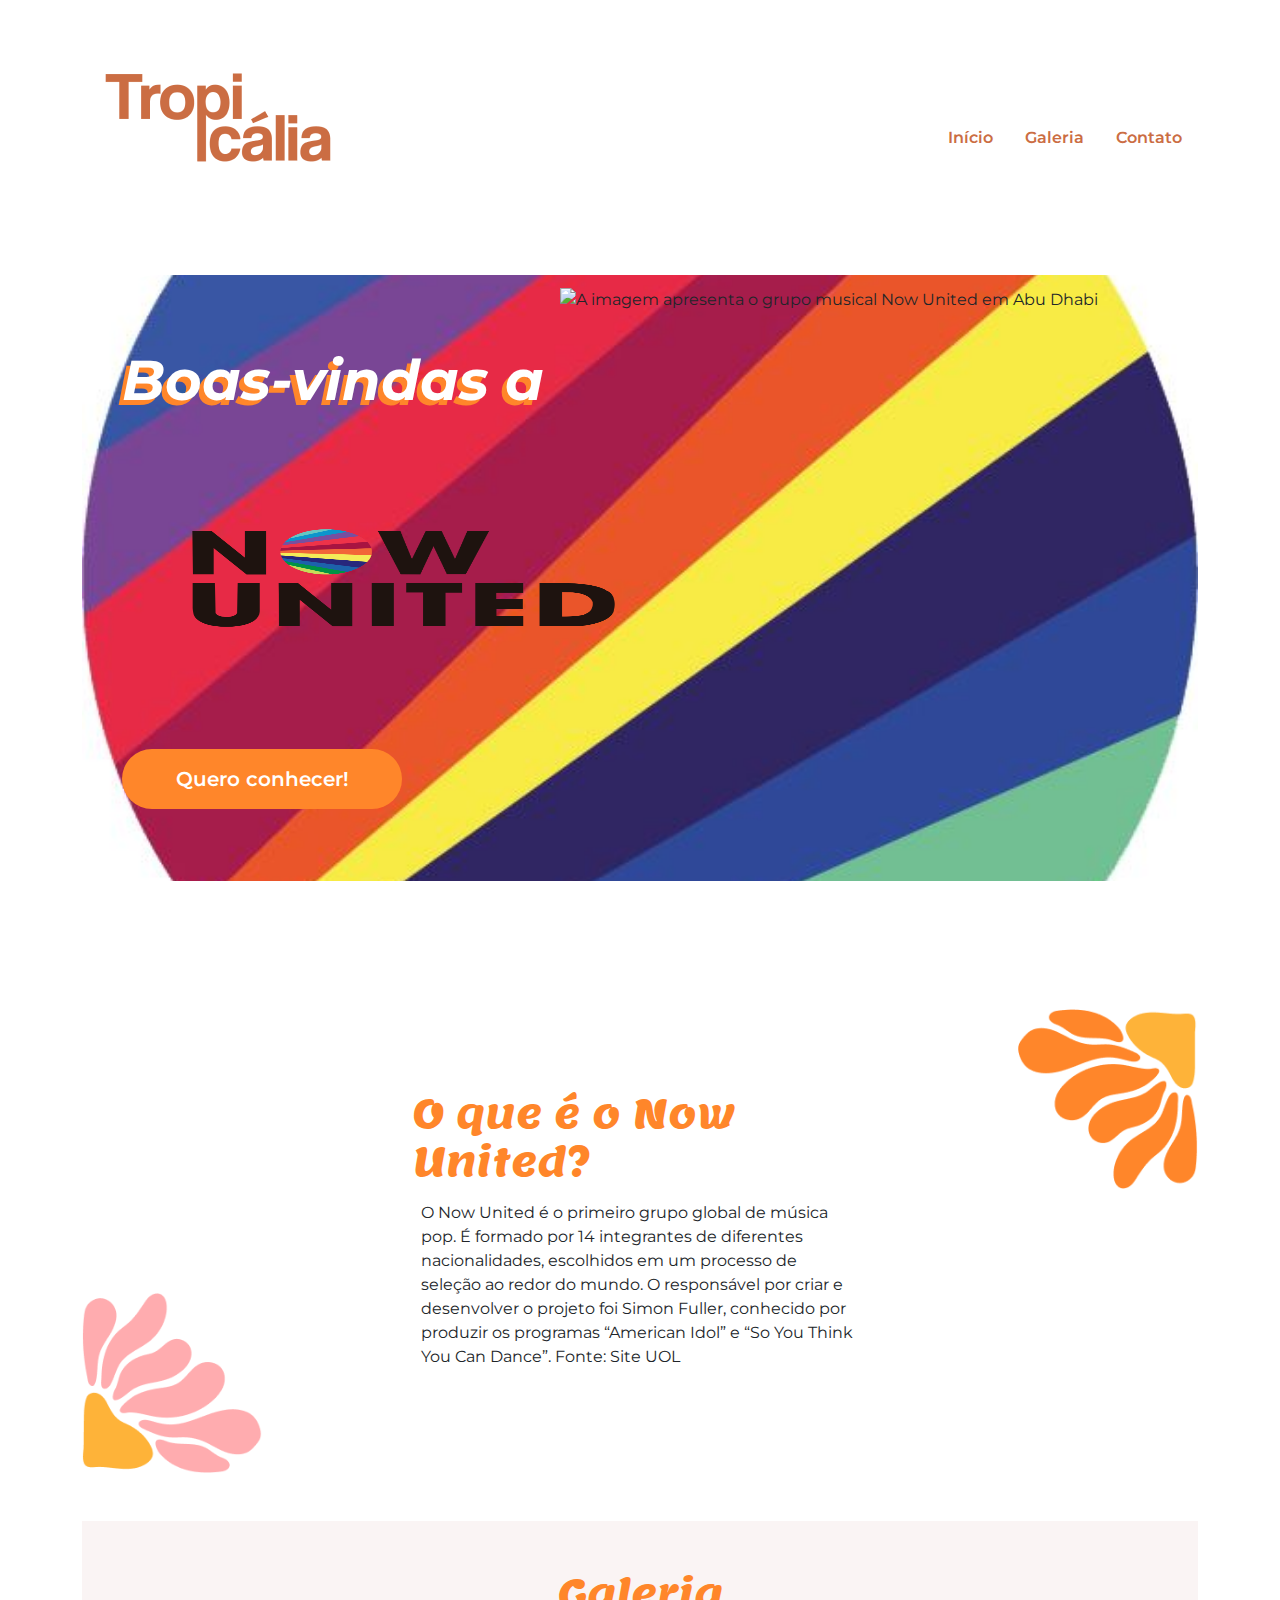
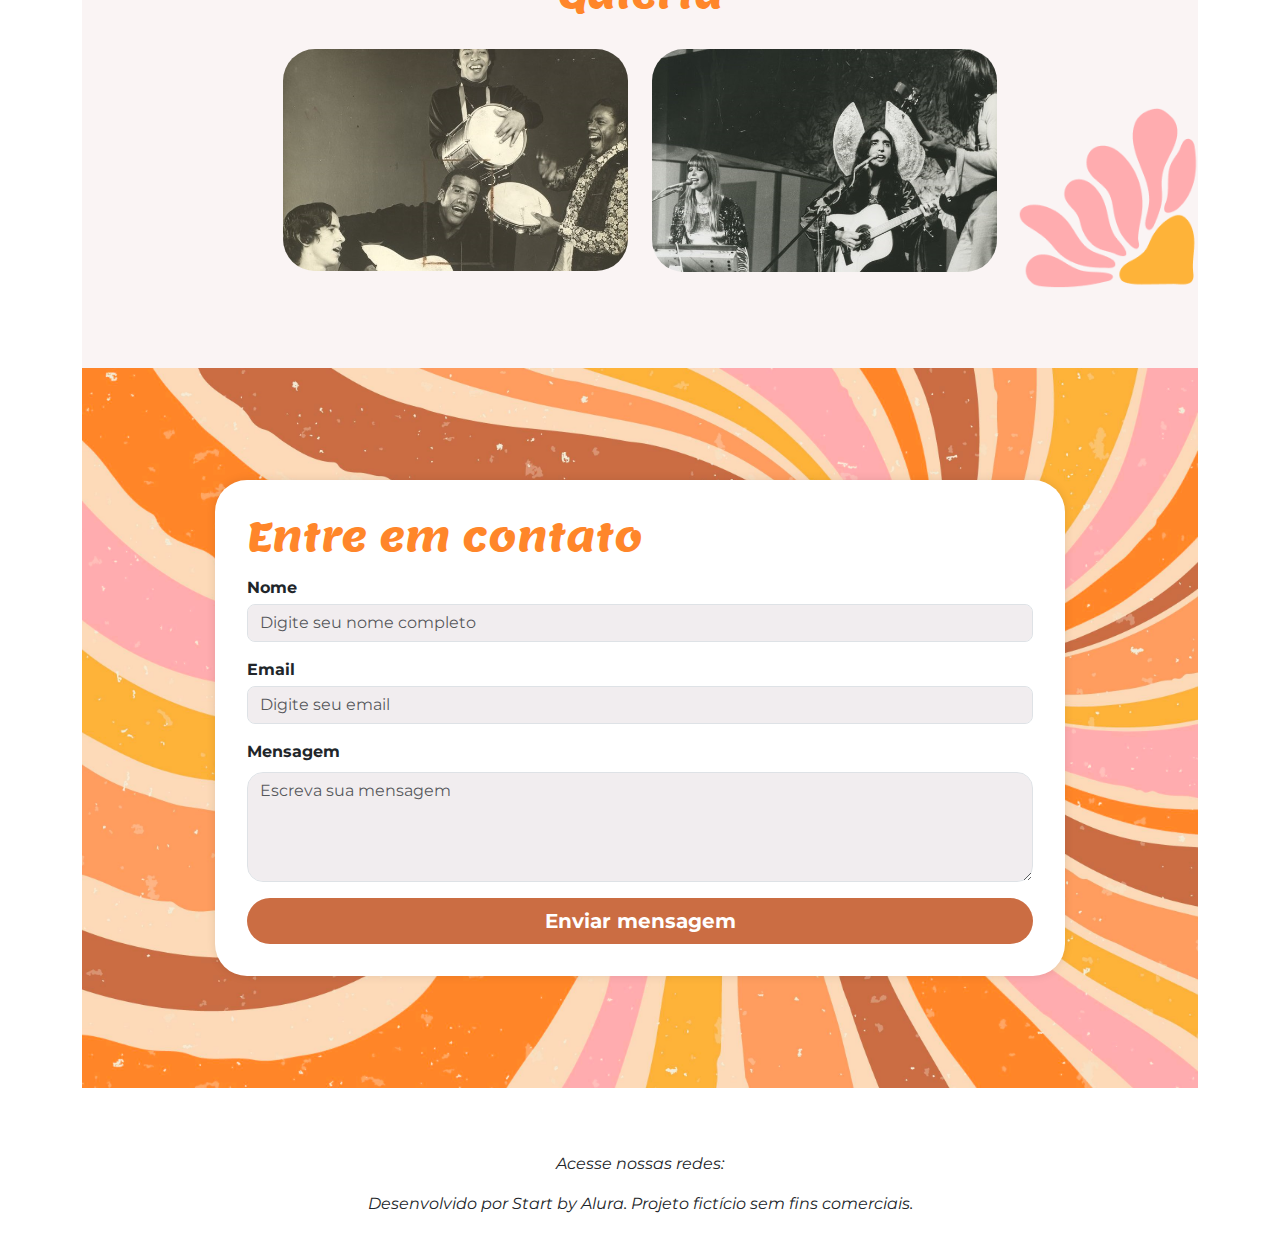
==== projetonowunitedgeo-main/site-acessivel-projeto-inicial/site-acessivel-projeto-inicial/index.html @ d1b6ac74 "Add files via upload" ====
<!DOCTYPE html>
<html lang="pt-br">

<head>
    <meta charset="UTF-8">
    <meta name="viewport" content="width=device-width, initial-scale=1">
    <link rel="preconnect" href="https://fonts.googleapis.com">
    <title>Tropicália</title>
    <link href="https://cdnjs.cloudflare.com/ajax/libs/bootstrap/5.3.3/css/bootstrap.min.css" rel="stylesheet">
    <link rel="stylesheet" href="https://cdnjs.cloudflare.com/ajax/libs/bootstrap-icons/1.11.3/font/bootstrap-icons.min.css">
    <link rel="stylesheet" href="styles.css">
</head>

<body>
    <header class=" p-5">

        <nav class="container d-flex justify-content-between align-items-center">
            <img src="img/logo.png" alt="Logotipo da Tropicália" class="nav-img " loading="lazy">
            <ul class="nav mt-5">
                <li class="nav-item"><a class="nav-link" href="#inicio">Início</a></li>
                <li class="nav-item"><a class="nav-link" href="#galeria">Galeria</a></li>
                <li class="nav-item"><a class="nav-link" href="#contato">Contato</a></li>
            </ul>          
        </nav>
       
    </header>


    <main class="container my-5">

        <section id="inicio" class="my-5">
            <div class="inicio-fundo d-flex justify-content-between align-items-center">
                <div class="esquerda-conteudo">
                    <h1 class="display-4 text-white fst-italic fw-bold">Boas-vindas a</h1>
                    <img src="img/now-united-logo-0.png" alt="Logotipo secundário da Tropicália" class="mb-3" width="563"
                                            height="278" loading="lazy">
                    <a href="#tropicalia"
                        class="btn btn-primary btn-lg botao-inicio fw-semibold">Quero
                        conhecer!</a>
                </div>
<img src="img/Now_United-July_1,_2021-Abu_Dhabi-AbdullaAlhashmi_@yookar_(cropped).jpg" alt="A imagem apresenta o grupo musical Now United em Abu Dhabi" class="img-fluid img-inicio">
            </div>
        </section>

        <section id="tropicalia" class="my-5 pt-6 secao-tropicalia">
            <div class="container d-flex align-items-center ">
                  <div class="col-5">
                    <h2>O que é o  Now United? </h2>
                    <p class="p-2">O Now United é o primeiro grupo global de música pop. É formado por 14 integrantes de diferentes nacionalidades, escolhidos em um processo de seleção ao redor do mundo. O responsável por criar e desenvolver o projeto foi Simon Fuller, conhecido por produzir os programas “American Idol” e “So You Think You Can Dance”. Fonte: Site UOL
                    </p>
                </div>
            </div>
        </section>

        <section id="galeria">
            <h2 class="text-center pt-5">Galeria</h2>
            <div class="container p-3 mt-3 fundo-galeria ">

                <div class="row justify-content-md-center">
                    <div class="col-md-4">
                        <img src="img/lossy-page1-640px-Jorge_Ben_e_o_Trio_Mocotó_no_Teatro_da_Lagoa,_1971.tif.jpg"
                            class="img-fluid rounded-5" loading="lazy">
                    </div>
                    <div class="col-md-4">
                        <img src="img/lossy-page1-640px-Os_Mutantes_2.tif.jpg" class="img-fluid rounded-5"
                            loading="lazy">
                    </div>
                </div>
            </div>
        </section>

        <section id="contato">
            <div class="container p-5 d-flex justify-content-center">
                <div class="col-md-8 col-lg-10 rounded-5 formulario"> <!-- Caixa do formulário com 60% de largura -->
                    <h2 class="mb-3">Entre em contato</h2>
                    <form>
                        <div class="form-group mb-3">
                            <label for="nome">Nome</label>
                            <input type="text" id="nome" name="nome" class="form-control rounded-3 mt-1"
                                placeholder="Digite seu nome completo">
                        </div>
                        <div class="form-group mb-3">
                            <label for="email">Email</label>
                            <input type="email" id="email" name="email" class="form-control rounded-3 mt-1"
                                placeholder="Digite seu email">
                        </div>
                        <div class="form-group mb-3">
                            <label for="mensagem">Mensagem</label>
                            <textarea id="mensagem" name="mensagem" class="form-control rounded-4 mt-2" rows="4"
                                placeholder="Escreva sua mensagem"></textarea>
                        </div>
                        <div class="d-grid gap-2">
                            <button type="submit" class="btn btn-primary btn-lg rounded-pill tamanho-botao">Enviar
                                mensagem</button>
                        </div>
                    </form>
                </div>
            </div>
        </section>
    </main>
    <footer class="text-center p-3 fst-italic">
        <p>Acesse nossas redes:</p>
        <i class="bi bi-whatsapp"></i>
        <i class="bi bi-instagram"></i>
        <i class="bi bi-tiktok"></i>
        <p class="mt-3">Desenvolvido por Start by Alura. Projeto fictício sem fins comerciais.</p>
    </footer>
    <script src="script.js"></script>

</body>

</html>
---- projetonowunitedgeo-main/site-acessivel-projeto-inicial/site-acessivel-projeto-inicial/styles.css ----
@import url('https://fonts.googleapis.com/css2?family=Montserrat:ital,wght@0,100..900;1,100..900&display=swap');
@import url('https://fonts.googleapis.com/css2?family=Lemon&display=swap');

:root {
    --laranja-claro: #FF862A;
}

body {
    font-size: 1rem;
    font-family: 'Montserrat';
}

header {
    background-color: #ffffff;
}


section {
    padding-bottom: 5rem;
}


.nav-link {
    color: #CB6D43;
    font-weight: 600;
}

.inicio-fundo {
    /* aula 3 */
    background-image: url('img/d3f71f7aeb3d8558472faf7f2b6173f7.jpg');
    /* Substitua pelo caminho da sua imagem */
    background-size: cover;
    background-position: right;
    border-radius: 80px;
    width: 100%;
    height: 606px;
    padding: 40px;
    margin: 0 auto;
}

/* posicionamento para a imagem à direita */
.img-inicio {
    position: absolute;
    right: 0;
    top: 18rem;
    width: 45rem;
    height: auto;
}


.esquerda-conteudo {
    display: flex;
    flex-direction: column;
    align-items: flex-start;
    gap: 1rem;
}


.botao-inicio {
    background-color: var(--laranja-claro);
    border-radius: 30px;
    border: none;
    width: 14em;
    /* Convertido para em aumenta o tamanho da fonte por tabela*/
    height: 3em;
    /* Convertido para em */
    align-content: center;

}

.display-4 {
    text-shadow: -5px 5px var(--laranja-claro);
}


#tropicalia {
    position: relative;
    padding-top: 5rem;
    margin-top: 3rem;
    margin-bottom: 3rem;
    background: url('img/flor.png') top right no-repeat,
        url('img/flor-esquerda.png') bottom left no-repeat;
    background-size: 180px 180px;
    /* Ajuste o tamanho conforme necessário */
}

#tropicalia .container {
    display: flex;
    align-items: center;
    justify-content: center;
    position: relative;
    z-index: 1;
    /* Garante que o conteúdo fica acima das imagens do background */
}


h2 {
    font-family: 'Lemon', serif;
    font-size: 2.5em;
    font-style: normal;
    color: var(--laranja-claro);
}

#galeria {
    background-color: #FAF4F4;

}

.fundo-galeria {
    background: url('img/flor-bottom-direita.png') bottom right no-repeat;
    background-size: 180px 180px;
}

#contato {
    background-image: url('img/4965007.jpg');
    background-size: cover;
    padding: 4rem 0;
    /* Espaçamento interno para a seção de contato */

}

.formulario {
    background-color: #ffffff;
    padding: 2rem;
    /* Espaçamento interno dentro do formulário */
    border-radius: 10px;
    /* Borda arredondada para o formulário */
    box-shadow: 0 0 10px rgba(0, 0, 0, 0.1);
    /* Sombra suave para destacar o formulário */
    font-weight: bold;
}

.formulario button {
    background-color: #CB6D43;
    border: none;
    font-weight: bold;
}

/* chama classe do bootstrap para modificar a cor */
.form-control {
    background-color: #F1EDEF;
}
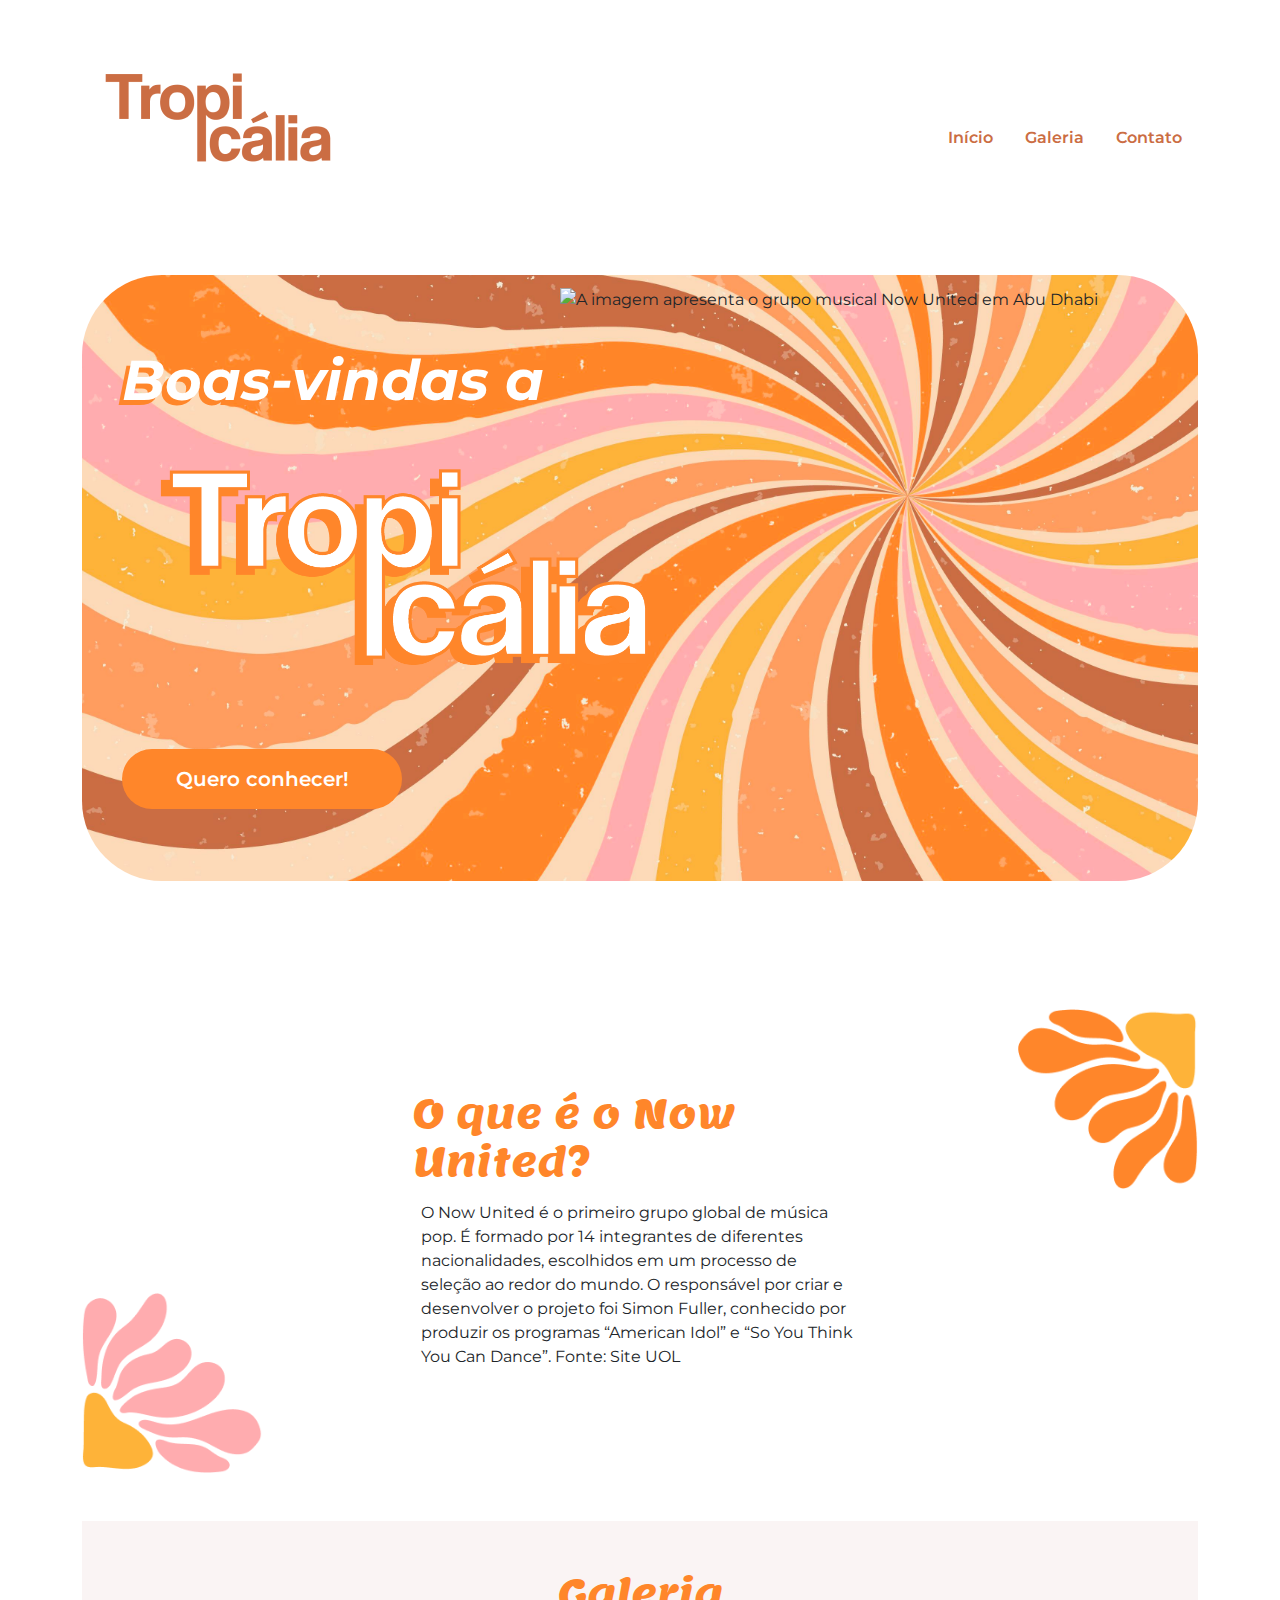
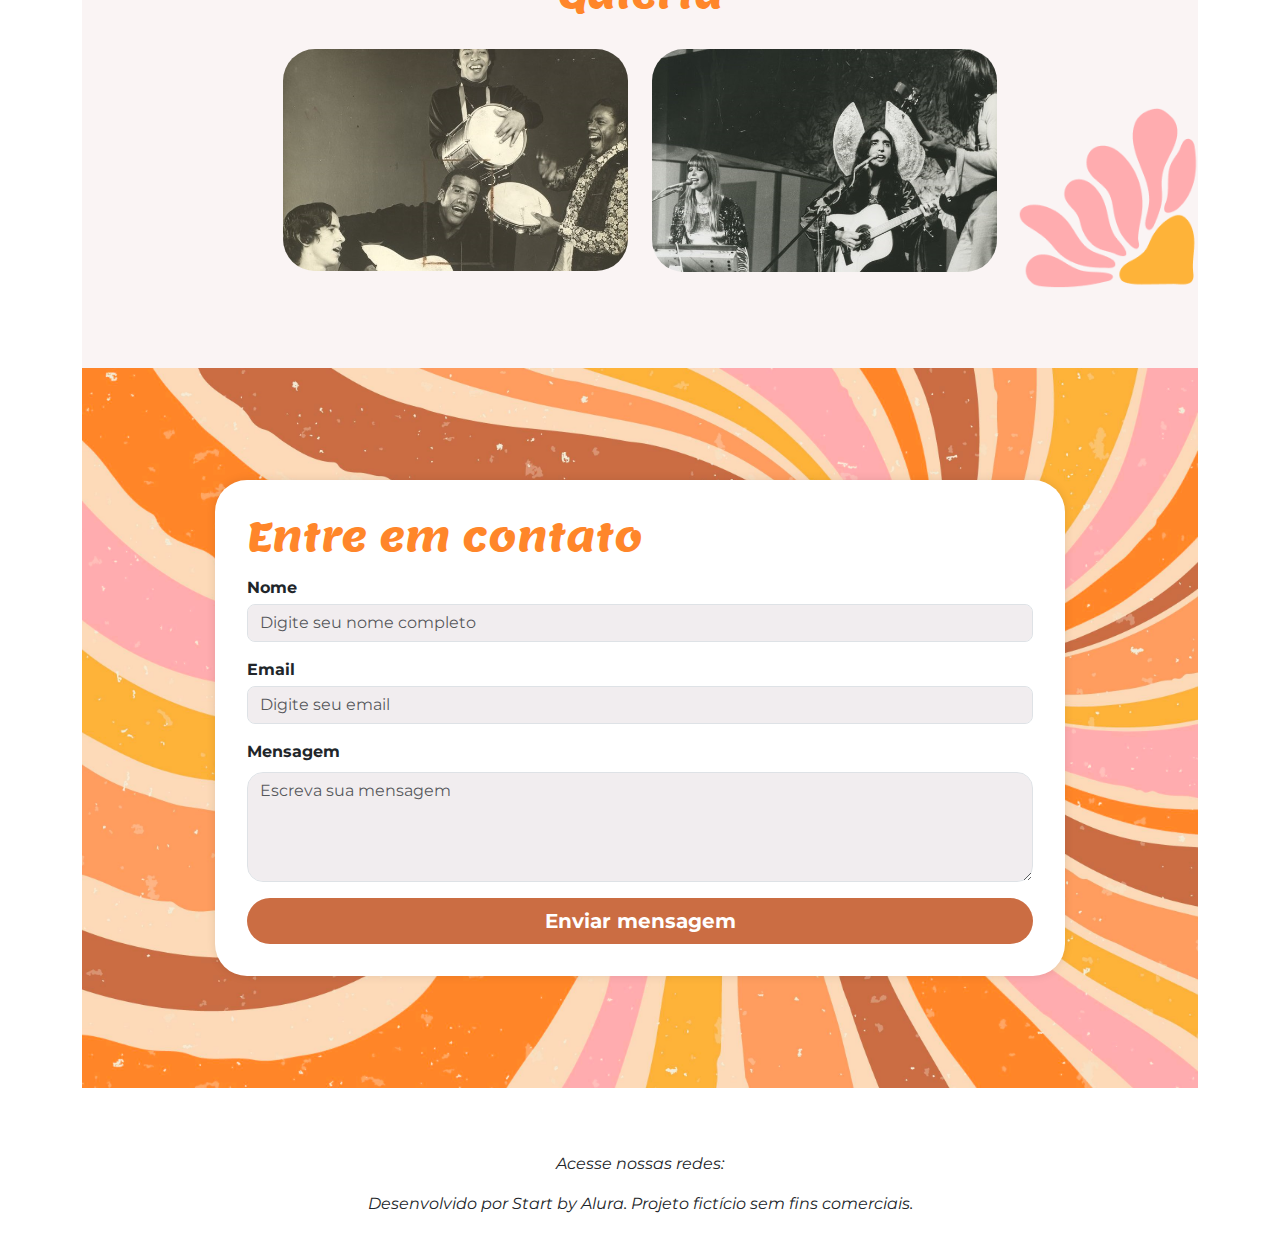
==== commit 0ebaf3d0: "Add files via upload" ====
--- a/projetonowunitedgeo-main/site-acessivel-projeto-inicial/site-acessivel-projeto-inicial/index.html
+++ b/projetonowunitedgeo-main/site-acessivel-projeto-inicial/site-acessivel-projeto-inicial/index.html
@@ -32,8 +32,8 @@
             <div class="inicio-fundo d-flex justify-content-between align-items-center">
                 <div class="esquerda-conteudo">
                     <h1 class="display-4 text-white fst-italic fw-bold">Boas-vindas a</h1>
-                    <img src="img/now-united-logo-0.png" alt="Logotipo secundário da Tropicália" class="mb-3" width="563"
-                                            height="278" loading="lazy">
+                    <img src="img/logo-2.png" alt="Logotipo secundário da Tropicália" class="mb-3" width="563"
+                        height="278" loading="lazy">
                     <a href="#tropicalia"
                         class="btn btn-primary btn-lg botao-inicio fw-semibold">Quero
                         conhecer!</a>
--- a/projetonowunitedgeo-main/site-acessivel-projeto-inicial/site-acessivel-projeto-inicial/styles.css
+++ b/projetonowunitedgeo-main/site-acessivel-projeto-inicial/site-acessivel-projeto-inicial/styles.css
@@ -27,7 +27,7 @@
 
 .inicio-fundo {
     /* aula 3 */
-    background-image: url('img/d3f71f7aeb3d8558472faf7f2b6173f7.jpg');
+    background-image: url('img/4965007.jpg');
     /* Substitua pelo caminho da sua imagem */
     background-size: cover;
     background-position: right;
